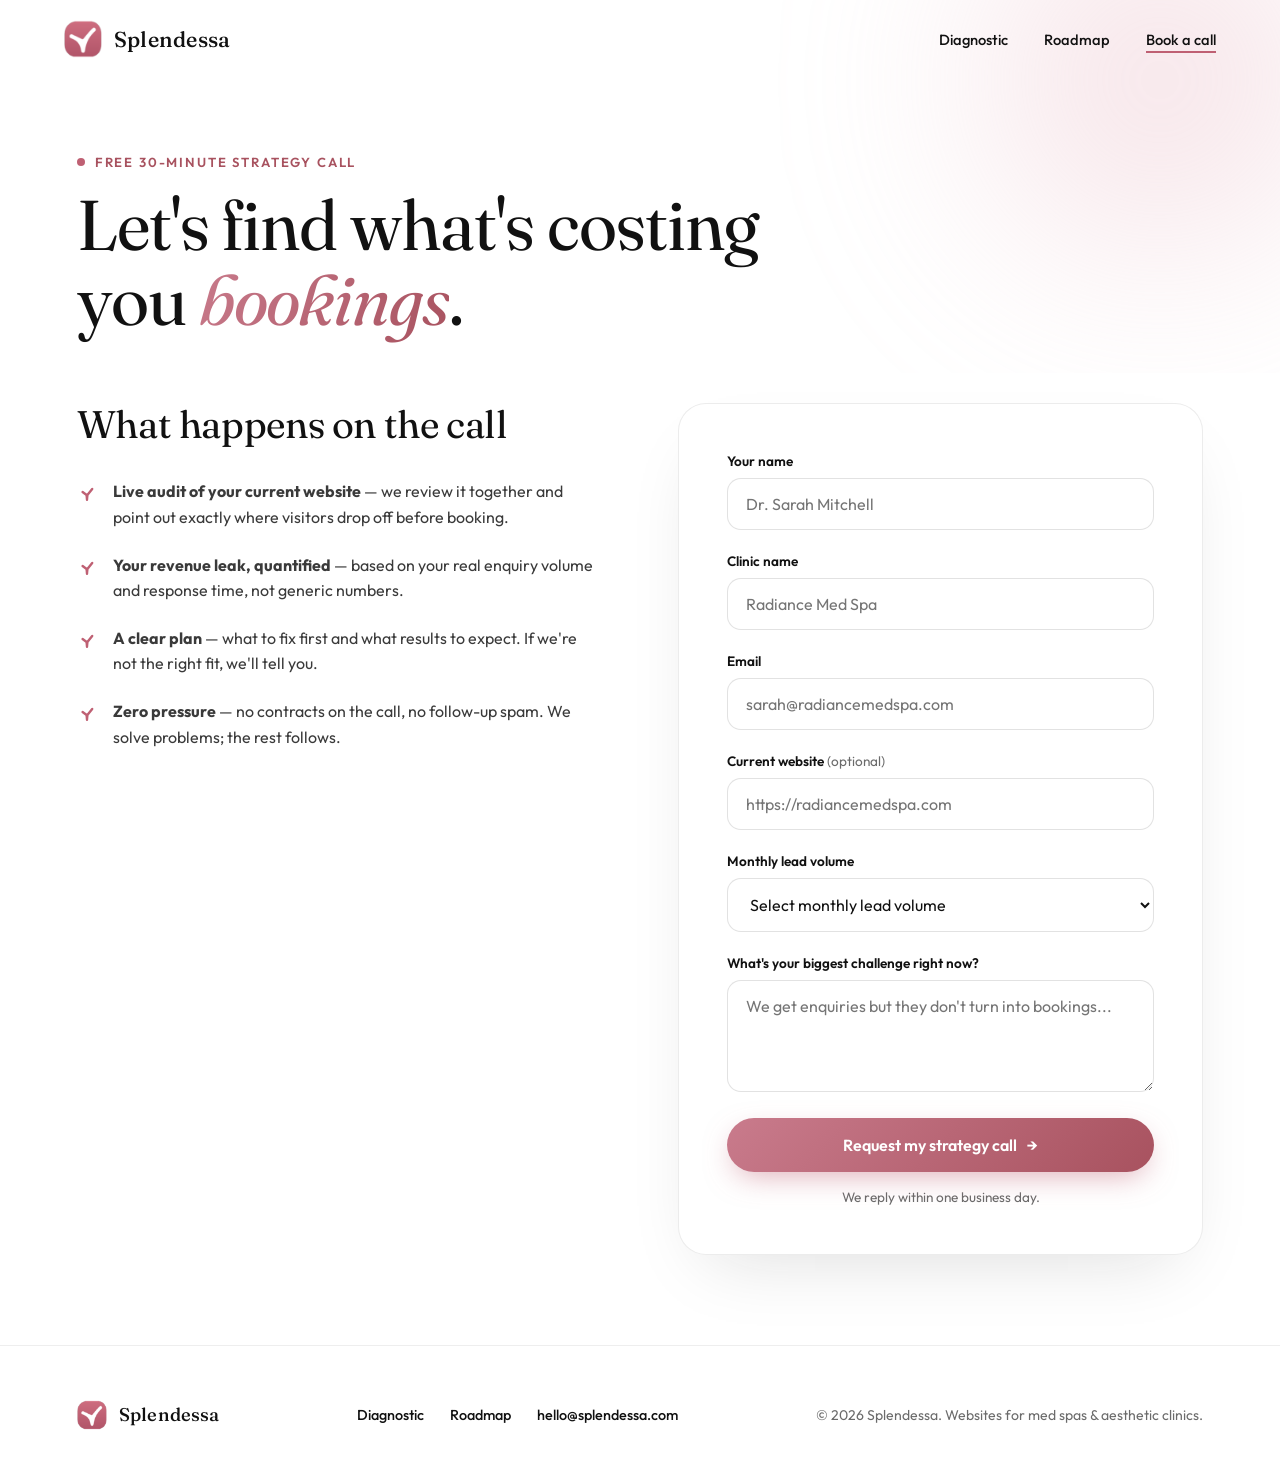
==== book.html @ 9bac245e "perf optimizations v22" ====
<!DOCTYPE html>
<html lang="en">
<head>
<meta charset="UTF-8">
<meta name="viewport" content="width=device-width, initial-scale=1.0">
<title>Book a Strategy Call — Splendessa</title>
<meta name="description" content="Book a free 30-minute strategy call with Splendessa. We'll audit your med spa's website and show you what's costing you bookings.">
<link rel="preconnect" href="https://fonts.googleapis.com">
<link rel="preconnect" href="https://fonts.gstatic.com" crossorigin>
<link rel="preload" as="style" href="https://fonts.googleapis.com/css2?family=Fraunces:ital,opsz,wght@0,9..144,300;0,9..144,400;0,9..144,500;1,9..144,300;1,9..144,400&family=Outfit:wght@300;400;500;600;700&display=swap" onload="this.onload=null;this.rel='stylesheet'"><noscript><link rel="stylesheet" href="https://fonts.googleapis.com/css2?family=Fraunces:ital,opsz,wght@0,9..144,300;0,9..144,400;0,9..144,500;1,9..144,300;1,9..144,400&family=Outfit:wght@300;400;500;600;700&display=swap"></noscript>
<link rel="icon" href="favicon.ico" sizes="any">
<link rel="icon" type="image/png" sizes="32x32" href="favicon-32.png">
<link rel="icon" type="image/png" sizes="16x16" href="favicon-16.png">
<link rel="apple-touch-icon" href="apple-touch-icon.png">
<link rel="stylesheet" href="styles.css">
</head>
<body>

<nav>
  <a href="index.html" class="nav-brand">
    <img class="logo-mark" src="logo.png" alt="Splendessa" width="38" height="38">
    <span>Splendessa</span>
  </a>
  <div class="nav-links">
    <a href="diagnostic.html">Diagnostic</a>
    <a href="roadmap.html">Roadmap</a>
    <a href="book.html" class="active">Book a call</a>
  </div>
</nav>
<main>

<header class="hero compact">
  <div class="orb orb-1"></div>
  <div style="position:relative;z-index:2;max-width:980px">
    <div class="hero-eyebrow"><span class="dot"></span> Free 30-minute strategy call</div>
    <h1 style="font-size:clamp(2.3rem,5.5vw,4.4rem)">Let's find what's costing you <em>bookings</em>.</h1>
  </div>
</header>

<section style="padding-top:30px">
  <div class="book-wrap">
    <div class="reveal">
      <h2 style="font-size:clamp(1.6rem,3vw,2.4rem)">What happens on the call</h2>
      <div class="book-points">
        <div class="bp">
          <svg width="20" height="20" viewBox="0 0 100 100"><path d="M28 45 L48 60 Q50 78 50 84 Q50 78 52 60 L76 30" fill="none" stroke="#BF6073" stroke-width="12" stroke-linecap="round" stroke-linejoin="round"/></svg>
          <span><strong>Live audit of your current website</strong> — we review it together and point out exactly where visitors drop off before booking.</span>
        </div>
        <div class="bp">
          <svg width="20" height="20" viewBox="0 0 100 100"><path d="M28 45 L48 60 Q50 78 50 84 Q50 78 52 60 L76 30" fill="none" stroke="#BF6073" stroke-width="12" stroke-linecap="round" stroke-linejoin="round"/></svg>
          <span><strong>Your revenue leak, quantified</strong> — based on your real enquiry volume and response time, not generic numbers.</span>
        </div>
        <div class="bp">
          <svg width="20" height="20" viewBox="0 0 100 100"><path d="M28 45 L48 60 Q50 78 50 84 Q50 78 52 60 L76 30" fill="none" stroke="#BF6073" stroke-width="12" stroke-linecap="round" stroke-linejoin="round"/></svg>
          <span><strong>A clear plan</strong> — what to fix first and what results to expect. If we're not the right fit, we'll tell you.</span>
        </div>
        <div class="bp">
          <svg width="20" height="20" viewBox="0 0 100 100"><path d="M28 45 L48 60 Q50 78 50 84 Q50 78 52 60 L76 30" fill="none" stroke="#BF6073" stroke-width="12" stroke-linecap="round" stroke-linejoin="round"/></svg>
          <span><strong>Zero pressure</strong> — no contracts on the call, no follow-up spam. We solve problems; the rest follows.</span>
        </div>
      </div>
      <div class="audit-card" style="margin-top:34px;margin-bottom:0" id="auditCard" hidden>
        <div class="al">Your quick audit result</div>
        <div class="av" id="auditVal">$0</div>
        <div class="an">Estimated annual revenue exposure — pre-filled in the form</div>
      </div>
    </div>

    <div class="reveal">
    <div class="book-form">
      <div class="field">
        <label for="fName">Your name</label>
        <input id="fName" type="text" placeholder="Dr. Sarah Mitchell" autocomplete="name">
      </div>
      <div class="field">
        <label for="fClinic">Clinic name</label>
        <input id="fClinic" type="text" placeholder="Radiance Med Spa" autocomplete="organization">
      </div>
      <div class="field">
        <label for="fEmail">Email</label>
        <input id="fEmail" type="email" placeholder="sarah@radiancemedspa.com" autocomplete="email">
      </div>
      <div class="field">
        <label for="fWebsite">Current website <span style="color:var(--grey);font-weight:400">(optional)</span></label>
        <input id="fWebsite" type="url" placeholder="https://radiancemedspa.com">
      </div>
      <div class="field">
        <label for="fVolume">Monthly lead volume</label>
        <select id="fVolume">
          <option value="" disabled selected>Select monthly lead volume</option>
          <option>Under 20 high-ticket enquiries / month</option>
          <option>20–50 enquiries / month</option>
          <option>50–100 enquiries / month</option>
          <option>100+ enquiries / month</option>
        </select>
      </div>
      <div class="field">
        <label for="fMessage">What's your biggest challenge right now?</label>
        <textarea id="fMessage" rows="4" placeholder="We get enquiries but they don't turn into bookings..."></textarea>
      </div>
      <button class="btn btn-primary" id="submitBtn">Request my strategy call <span class="arrow">→</span></button>
      <p class="form-note" id="formNote">We reply within one business day.</p>
    </div>
    </div>
  </div>
</section>

</main>
<footer>
  <a href="index.html" class="nav-brand">
    <img class="logo-mark" src="logo.png" alt="Splendessa" width="38" height="38">
    Splendessa
  </a>
  <div class="foot-links">
    <a href="diagnostic.html">Diagnostic</a>
    <a href="roadmap.html">Roadmap</a>
    <a href="mailto:hello@splendessa.com">hello@splendessa.com</a>
  </div>
  <p>© 2026 Splendessa. Websites for med spas &amp; aesthetic clinics.</p>
</footer>

<script src="app.js" defer></script>
<script>
/*
  HOOK IT UP: paste your Google Apps Script Web App URL below
  (same flow as your existing booking form → Google Sheets).
  Leave empty and the form falls back to opening an email draft.
*/
const SCRIPT_URL = '';

/* Pre-fill from quiz/diagnostic result */
try {
  const audit = JSON.parse(localStorage.getItem('splendessa_audit') || 'null');
  if (audit && audit.annual) {
    const money = '$' + audit.annual.toLocaleString('en-US');
    document.getElementById('auditCard').hidden = false;
    document.getElementById('auditVal').textContent = money;
    document.getElementById('fMessage').value =
      'Our estimated annual exposure is ' + money + '. We receive enquiries but lose too many to slow response...';
    const vol = document.getElementById('fVolume');
    if (audit.leads <= 20) vol.selectedIndex = 1;
    else if (audit.leads <= 50) vol.selectedIndex = 2;
    else if (audit.leads <= 100) vol.selectedIndex = 3;
    else vol.selectedIndex = 4;
  }
} catch(e){}

document.getElementById('submitBtn').addEventListener('click', async () => {
  const data = {
    name:    document.getElementById('fName').value.trim(),
    clinic:  document.getElementById('fClinic').value.trim(),
    email:   document.getElementById('fEmail').value.trim(),
    website: document.getElementById('fWebsite').value.trim(),
    volume:  document.getElementById('fVolume').value,
    message: document.getElementById('fMessage').value.trim(),
    page:    'book',
    date:    new Date().toISOString(),
  };
  const note = document.getElementById('formNote');
  if (!data.name || !data.email) {
    note.textContent = 'Please add your name and email so we can reach you.';
    note.style.color = 'var(--rose-deep)';
    return;
  }
  if (SCRIPT_URL) {
    note.textContent = 'Sending...'; note.style.color = 'var(--grey)';
    try {
      await fetch(SCRIPT_URL, { method: 'POST', mode: 'no-cors', body: JSON.stringify(data) });
      note.textContent = '✓ Request received — check your inbox shortly.';
      note.style.color = 'var(--rose-deep)';
      document.getElementById('submitBtn').textContent = 'Request sent';
    } catch (e) {
      note.textContent = 'Something went wrong — email us at hello@splendessa.com.';
      note.style.color = 'var(--rose-deep)';
    }
  } else {
    location.href = 'mailto:hello@splendessa.com'
      + '?subject=' + encodeURIComponent('Strategy call — ' + (data.clinic || data.name))
      + '&body=' + encodeURIComponent(
        'Name: ' + data.name + '\nClinic: ' + data.clinic + '\nEmail: ' + data.email
        + '\nWebsite: ' + data.website + '\nLead volume: ' + data.volume + '\n\n' + data.message);
  }
});
</script>
</body>
</html>
---- styles.css ----
/* SPLENDESSA BUILD v22 — perf: async fonts, small logo, main */
:root{
  --white:#FFFFFF;
  --rose:#BF6073;
  --rose-light:#C97B8C;
  --rose-deep:#A8525F;
  --rose-tint:#F9EEF1;
  --onyx:#111111;
  --grey:#6B6B6B;
  --display:'Fraunces',serif;
  --body:'Outfit',sans-serif;
}
*{margin:0;padding:0;box-sizing:border-box}
html{scroll-behavior:smooth}
body{
  font-family:var(--body);background:var(--white);color:var(--onyx);
  overflow-x:hidden;-webkit-font-smoothing:antialiased;
}
a{color:inherit;text-decoration:none}
img{max-width:100%}

/* ---------- Ambient orbs ---------- */
.orb{position:absolute;border-radius:50%;filter:blur(90px);pointer-events:none;z-index:0;opacity:.5;will-change:transform}
.orb-1{width:520px;height:520px;background:radial-gradient(circle,#E8B7C2,transparent 70%);top:-180px;right:-140px}
.orb-2{width:420px;height:420px;background:radial-gradient(circle,#F2D3DB,transparent 70%);bottom:-120px;left:-160px}

/* ---------- Nav ---------- */
nav{
  position:fixed;top:0;left:0;right:0;z-index:100;
  display:flex;align-items:center;justify-content:space-between;gap:16px;
  padding:20px clamp(20px,5vw,64px);
  transition:background .4s ease,box-shadow .4s ease,padding .4s ease;
}
nav.scrolled{
  background:rgba(255,255,255,.85);backdrop-filter:blur(18px);-webkit-backdrop-filter:blur(18px);
  box-shadow:0 1px 0 rgba(17,17,17,.06);padding:12px clamp(20px,5vw,64px);
}
.nav-brand{display:flex;align-items:center;gap:12px;font-family:var(--display);font-size:1.35rem;font-weight:500;letter-spacing:.01em;flex:none}
.nav-brand .logo-mark{width:38px;height:38px;transition:transform .4s cubic-bezier(.34,1.56,.64,1)}
img.logo-mark{object-fit:contain;display:block}
.nav-brand:hover .logo-mark{transform:rotate(-8deg) scale(1.06)}
.nav-links{display:flex;align-items:center;gap:clamp(18px,3vw,36px);font-size:.92rem;font-weight:500}
.nav-links a{position:relative;padding:4px 0;white-space:nowrap}
.nav-links a:not(.nav-cta)::after{
  content:'';position:absolute;left:0;bottom:0;height:1.5px;width:100%;
  background:var(--rose);transform:scaleX(0);transform-origin:right;
  transition:transform .35s cubic-bezier(.65,0,.35,1);
}
.nav-links a:not(.nav-cta):hover::after,
.nav-links a.active:not(.nav-cta)::after{transform:scaleX(1);transform-origin:left}
.nav-cta{
  background:var(--onyx);color:var(--white);padding:11px 26px;border-radius:100px;
  transition:background .3s ease;display:inline-block;white-space:nowrap;flex:none;
}
.nav-cta:hover{background:var(--rose)}

/* ---------- Buttons ---------- */
.btn{
  display:inline-flex;align-items:center;gap:10px;
  font-family:var(--body);font-weight:600;font-size:1rem;
  padding:17px 36px;border-radius:100px;border:none;cursor:pointer;
  position:relative;overflow:hidden;transition:transform .3s ease,box-shadow .3s ease;
  will-change:transform;white-space:nowrap;
}
.btn-primary{
  background:linear-gradient(135deg,var(--rose-light),var(--rose-deep));color:var(--white);
  box-shadow:0 10px 30px -8px rgba(191,96,115,.55);
}
.btn-primary::before{
  content:'';position:absolute;inset:0;
  background:linear-gradient(120deg,transparent 30%,rgba(255,255,255,.35) 50%,transparent 70%);
  transform:translateX(-120%);transition:transform .7s ease;
}
.btn-primary:hover::before{transform:translateX(120%)}
.btn-primary:hover{box-shadow:0 16px 40px -8px rgba(191,96,115,.7)}
.btn-dark{background:var(--onyx);color:var(--white);box-shadow:0 10px 30px -10px rgba(17,17,17,.45)}
.btn-dark:hover{background:#000}
.btn-ghost{background:transparent;color:var(--onyx);border:1.5px solid rgba(17,17,17,.18)}
.btn-ghost:hover{border-color:var(--rose);color:var(--rose)}
.btn-white{background:var(--white);color:var(--onyx);box-shadow:0 14px 36px -10px rgba(17,17,17,.35)}
.btn .arrow{transition:transform .3s ease}
.btn:hover .arrow{transform:translateX(5px)}

/* ---------- Hero ---------- */
.hero{
  position:relative;display:flex;flex-direction:column;justify-content:center;
  padding:120px clamp(20px,6vw,80px) 44px;overflow:hidden;
}
.hero.compact{padding:150px clamp(20px,6vw,80px) 36px}
.hero-eyebrow{
  display:inline-flex;align-items:center;gap:10px;
  font-size:.82rem;font-weight:600;letter-spacing:.14em;text-transform:uppercase;
  color:var(--rose-deep);margin-bottom:18px;
}
.hero-eyebrow .dot{width:8px;height:8px;border-radius:50%;background:var(--rose);animation:blink 2s ease infinite}
@keyframes blink{0%,100%{opacity:1;transform:scale(1)}50%{opacity:.4;transform:scale(.75)}}
h1{
  font-family:var(--display);font-weight:400;
  font-size:clamp(2.2rem,5.2vw,4.4rem);line-height:1.06;letter-spacing:-.015em;max-width:16ch;
}
h1 em{
  font-style:italic;font-weight:400;
  background:linear-gradient(120deg,var(--rose-light),var(--rose-deep));
  -webkit-background-clip:text;background-clip:text;color:transparent;
}
.hero-sub{
  max-width:48ch;font-size:clamp(1rem,1.3vw,1.15rem);
  color:var(--grey);line-height:1.6;margin:22px 0 30px;
}
.hero-actions{display:flex;gap:18px;flex-wrap:wrap}
.hero-stats{display:flex;gap:clamp(28px,5vw,64px);margin-top:42px;flex-wrap:wrap;opacity:0;animation:statsIn 1.2s cubic-bezier(.22,1,.36,1) .9s forwards}
@keyframes statsIn{from{opacity:0;transform:translateY(26px)}to{opacity:1;transform:translateY(0)}}
.stat .num{font-family:var(--display);font-size:clamp(1.8rem,3vw,2.6rem);font-weight:500}
.stat .num sup{font-size:.55em;color:var(--rose)}
.stat .label{font-size:.85rem;color:var(--grey);margin-top:4px}
.hero-check{
  position:absolute;right:clamp(-60px,4vw,120px);top:50%;
  width:clamp(280px,32vw,520px);opacity:.10;
  transform:translateY(-50%) rotate(8deg);pointer-events:none;z-index:0;
  animation:floaty 9s ease-in-out infinite;
}
@keyframes floaty{0%,100%{transform:translateY(-50%) rotate(8deg)}50%{transform:translateY(-56%) rotate(11deg)}}

/* ---------- Marquee ---------- */
.marquee{
  border-top:1px solid rgba(17,17,17,.08);border-bottom:1px solid rgba(17,17,17,.08);
  padding:26px 0;overflow:hidden;white-space:nowrap;background:var(--white);position:relative;z-index:2;
}
.marquee-track{display:inline-flex;animation:scroll 28s linear infinite}
.marquee:hover .marquee-track{animation-play-state:paused}
.marquee-item{
  display:inline-flex;align-items:center;gap:22px;padding:0 28px;
  font-family:var(--display);font-size:1.3rem;color:var(--onyx);
}
.marquee-item svg{width:16px;height:16px;flex:none}
@keyframes scroll{from{transform:translateX(0)}to{transform:translateX(-50%)}}

/* ---------- Sections ---------- */
section{position:relative;padding:clamp(50px,7vw,90px) clamp(20px,6vw,80px)}
.section-head{max-width:880px;margin-bottom:clamp(36px,4.5vw,56px)}
.section-head.centered{margin-left:auto;margin-right:auto;text-align:center}
.section-head.centered .eyebrow{justify-content:center}
.section-head.centered .eyebrow::before{display:none}
.eyebrow{
  font-size:.8rem;font-weight:600;letter-spacing:.16em;text-transform:uppercase;
  color:var(--rose-deep);display:flex;align-items:center;gap:12px;margin-bottom:20px;
}
.eyebrow::before{content:'';width:34px;height:1.5px;background:var(--rose)}
h2{font-family:var(--display);font-weight:400;font-size:clamp(2rem,4.4vw,3.6rem);line-height:1.1;letter-spacing:-.01em}
h2 em{font-style:italic;color:var(--rose)}
.section-sub{color:var(--grey);font-size:1.1rem;line-height:1.65;margin-top:20px;max-width:56ch}
.section-head.centered .section-sub{margin-left:auto;margin-right:auto}

/* reveal */
.reveal{opacity:0;transform:translateY(36px);transition:opacity .9s cubic-bezier(.22,1,.36,1),transform .9s cubic-bezier(.22,1,.36,1)}
.reveal.in{opacity:1;transform:translateY(0)}

/* ---------- Services ---------- */
.services-grid{display:grid;grid-template-columns:repeat(auto-fit,minmax(270px,1fr));gap:22px}
@media(min-width:1200px){.services-grid{grid-template-columns:repeat(4,1fr)}}
.service-card{
  background:var(--white);border:1px solid rgba(17,17,17,.08);border-radius:24px;padding:38px 32px;
  position:relative;overflow:hidden;
  transition:transform .45s cubic-bezier(.22,1,.36,1),box-shadow .45s ease,border-color .45s ease;
}
.service-card::after{
  content:'';position:absolute;inset:auto -40% -55% auto;width:240px;height:240px;
  background:radial-gradient(circle,rgba(191,96,115,.14),transparent 70%);
  border-radius:50%;transition:transform .6s ease;transform:scale(.6);opacity:0;
}
.service-card:hover{transform:translateY(-8px);box-shadow:0 24px 60px -18px rgba(17,17,17,.16);border-color:rgba(191,96,115,.35)}
.service-card:hover::after{transform:scale(1.2);opacity:1}
.service-icon{
  width:54px;height:54px;border-radius:16px;background:var(--rose-tint);
  display:flex;align-items:center;justify-content:center;margin-bottom:24px;
  transition:transform .45s cubic-bezier(.34,1.56,.64,1),background .3s;
}
.service-card:hover .service-icon{transform:rotate(-6deg) scale(1.1);background:linear-gradient(135deg,var(--rose-light),var(--rose-deep))}
.service-card:hover .service-icon svg path,
.service-card:hover .service-icon svg circle,
.service-card:hover .service-icon svg rect{stroke:var(--white)}
.service-card h3{font-family:var(--display);font-weight:500;font-size:1.4rem;margin-bottom:12px}
.service-card p{color:var(--grey);line-height:1.65;font-size:.98rem}

/* ---------- Quiz / calculator ---------- */
.quiz{background:linear-gradient(180deg,var(--white),var(--rose-tint))}
.quiz-card{
  max-width:980px;margin:0 auto;background:var(--white);border-radius:36px;
  padding:clamp(36px,5vw,64px);box-shadow:0 30px 80px -30px rgba(17,17,17,.18);
  border:1px solid rgba(17,17,17,.06);
}
.quiz-label{
  font-size:.78rem;font-weight:600;letter-spacing:.16em;text-transform:uppercase;
  color:var(--grey);margin:34px 0 18px;
}
.quiz-label:first-child{margin-top:0}
.pill-row{display:grid;grid-template-columns:repeat(auto-fit,minmax(150px,1fr));gap:14px}
.pill{
  border:1.5px solid rgba(17,17,17,.1);border-radius:20px;padding:22px 16px;text-align:center;
  cursor:pointer;background:var(--white);
  transition:transform .3s ease,background .3s ease,color .3s ease,border-color .3s,box-shadow .3s;
}
.pill:hover{transform:translateY(-3px);border-color:var(--rose)}
.pill.selected{background:var(--onyx);color:var(--white);border-color:var(--onyx);box-shadow:0 16px 36px -14px rgba(17,17,17,.5)}
.pill .big{font-weight:700;font-size:1.45rem;letter-spacing:.01em}
.pill .small{font-size:.82rem;color:var(--grey);margin-top:4px}
.pill.selected .small{color:rgba(255,255,255,.6)}
.quiz-result{
  margin-top:44px;padding-top:38px;border-top:1px solid rgba(17,17,17,.08);
  display:flex;flex-wrap:wrap;align-items:center;gap:clamp(24px,5vw,60px);
}
.quiz-result .lead-num{
  font-family:var(--display);font-size:clamp(3rem,7vw,5.2rem);font-weight:500;line-height:1;
  background:linear-gradient(120deg,var(--rose-light),var(--rose-deep));
  -webkit-background-clip:text;background-clip:text;color:transparent;
}
.quiz-result .lead-label{font-size:.8rem;letter-spacing:.14em;text-transform:uppercase;color:var(--grey);margin-bottom:10px;font-weight:600}
.quiz-result .lead-note{font-size:.9rem;color:var(--grey);margin-top:10px;max-width:34ch;line-height:1.5}
.quiz-result .cta-side{margin-left:auto}
@media(max-width:680px){.quiz-result .cta-side{margin-left:0}}

/* ---------- Process / Roadmap ---------- */
.process{background:var(--white);color:var(--onyx)}
.steps{display:grid;grid-template-columns:repeat(auto-fit,minmax(240px,1fr));margin-top:20px}
.step{padding:38px 30px;border-left:1px solid rgba(17,17,17,.1);position:relative;transition:background .4s ease}
.step:hover{background:var(--rose-tint)}
.step-num{
  font-family:var(--display);font-size:3.2rem;font-weight:300;font-style:italic;
  background:linear-gradient(135deg,var(--rose-light),var(--rose-deep));
  -webkit-background-clip:text;background-clip:text;color:transparent;display:block;margin-bottom:18px;
}
.step h3{font-family:var(--body);font-weight:600;font-size:1.12rem;margin-bottom:12px}
.step p{color:var(--grey);line-height:1.65;font-size:.95rem}
.step .bar{position:absolute;left:-1px;top:0;width:1px;height:0;background:var(--rose);transition:height .8s cubic-bezier(.22,1,.36,1)}
.step:hover .bar{height:100%}

/* roadmap page phases */
.phase{
  display:grid;grid-template-columns:120px 1fr;gap:clamp(20px,4vw,48px);
  padding:48px 0;border-top:1px solid rgba(17,17,17,.09);max-width:980px;margin:0 auto;
}
.phase:last-of-type{border-bottom:1px solid rgba(17,17,17,.09)}
.phase .ph-num{
  font-family:var(--display);font-style:italic;font-weight:300;font-size:clamp(2.4rem,5vw,3.6rem);
  background:linear-gradient(135deg,var(--rose-light),var(--rose-deep));
  -webkit-background-clip:text;background-clip:text;color:transparent;line-height:1;
}
.phase .ph-week{font-size:.78rem;letter-spacing:.12em;text-transform:uppercase;color:var(--grey);margin-top:10px;font-weight:600}
.phase h3{font-family:var(--display);font-weight:500;font-size:1.6rem;margin-bottom:14px}
.phase p{color:var(--grey);line-height:1.7;max-width:62ch}
.phase ul{margin-top:16px;list-style:none;display:flex;flex-direction:column;gap:10px}
.phase li{display:flex;gap:12px;align-items:flex-start;color:#3A3A3A;line-height:1.55}
.phase li svg{flex:none;margin-top:4px}
@media(max-width:640px){.phase{grid-template-columns:1fr;gap:12px}}

/* ---------- FAQ ---------- */
.faq-list{max-width:880px;margin:0 auto}
.faq-item{border-bottom:1px solid rgba(17,17,17,.1)}
.faq-item:first-child{border-top:1px solid rgba(17,17,17,.1)}
.faq-q{
  width:100%;background:none;border:none;cursor:pointer;text-align:left;
  font-family:var(--body);font-weight:600;font-size:clamp(1.05rem,1.6vw,1.3rem);color:var(--onyx);
  padding:30px 48px 30px 4px;position:relative;transition:color .3s;
}
.faq-q:hover{color:var(--rose-deep)}
.faq-q .chev{
  position:absolute;right:8px;top:50%;width:14px;height:14px;
  border-right:2px solid currentColor;border-bottom:2px solid currentColor;
  transform:translateY(-70%) rotate(45deg);transition:transform .35s ease;
}
.faq-item.open .faq-q .chev{transform:translateY(-30%) rotate(225deg)}
.faq-a{max-height:0;overflow:hidden;transition:max-height .5s cubic-bezier(.22,1,.36,1)}
.faq-a p{color:var(--grey);line-height:1.7;padding:0 4px 30px;max-width:68ch}

/* ---------- Diagnostic page ---------- */
.diag-wrap{display:grid;grid-template-columns:1fr 1fr;gap:clamp(36px,6vw,90px);max-width:1240px;margin:0 auto;align-items:start}
@media(max-width:900px){.diag-wrap{grid-template-columns:1fr}}
.diag-label{font-size:.78rem;font-weight:600;letter-spacing:.16em;text-transform:uppercase;color:var(--grey)}
.diag-row{padding:34px 0;border-bottom:1px solid rgba(17,17,17,.08)}
.diag-row .top{display:flex;justify-content:space-between;align-items:baseline;gap:16px;flex-wrap:wrap}
.diag-row .val{font-family:var(--display);font-weight:500;font-size:clamp(1.5rem,2.6vw,2.1rem)}
.diag-row .desc{color:var(--grey);font-size:.92rem;margin-top:10px;line-height:1.55}
input[type=range]{
  -webkit-appearance:none;appearance:none;width:100%;height:2px;margin:28px 0 8px;
  background:linear-gradient(to right,var(--rose) 0%,var(--rose) var(--fill,50%),rgba(17,17,17,.12) var(--fill,50%));
  border-radius:2px;outline:none;
}
input[type=range]::-webkit-slider-thumb{
  -webkit-appearance:none;width:26px;height:26px;border-radius:50%;
  background:var(--onyx);border:5px solid var(--white);
  box-shadow:0 0 0 1.5px var(--onyx),0 6px 14px rgba(17,17,17,.3);cursor:pointer;
  transition:transform .2s ease;
}
input[type=range]::-webkit-slider-thumb:hover{transform:scale(1.15)}
input[type=range]::-moz-range-thumb{
  width:16px;height:16px;border-radius:50%;background:var(--onyx);
  border:4px solid var(--white);box-shadow:0 0 0 1.5px var(--onyx);cursor:pointer;
}
.range-ends{display:flex;justify-content:space-between;font-size:.74rem;letter-spacing:.12em;text-transform:uppercase;color:#AFAFAF;font-weight:600}
.calc-basis{font-size:.85rem;color:#9A9A9A;line-height:1.65;margin-top:30px}
.diag-result{position:sticky;top:110px}
.big-money{
  font-family:var(--display);font-weight:500;line-height:.95;
  font-size:clamp(4rem,9vw,7.5rem);
  background:linear-gradient(120deg,var(--rose-light),var(--rose-deep));
  -webkit-background-clip:text;background-clip:text;color:transparent;
  margin:24px 0 14px;
}
.diag-result .sub{color:var(--grey);font-size:.95rem}
.mini-grid{display:grid;grid-template-columns:1fr 1fr;gap:0;margin-top:44px;border-top:1px solid rgba(17,17,17,.1)}
.mini{padding:26px 0;border-bottom:1px solid rgba(17,17,17,.1)}
.mini:nth-child(odd){padding-right:24px}
.mini:nth-child(even){padding-left:24px;border-left:1px solid rgba(17,17,17,.1)}
.mini .diag-label{margin-bottom:10px}
.mini .v{font-family:var(--display);font-weight:500;font-size:clamp(1.5rem,2.6vw,2.1rem)}
.diag-result .btn{margin-top:40px;width:100%;justify-content:center;border-radius:14px}

/* conversion windows */
.windows{display:flex;flex-direction:column;gap:18px;max-width:680px}
.window-card{
  border:1px solid rgba(17,17,17,.1);border-radius:18px;padding:30px 32px;
  display:flex;justify-content:space-between;align-items:center;gap:20px;
  transition:transform .35s ease,box-shadow .35s ease;
}
.window-card:hover{transform:translateY(-4px);box-shadow:0 18px 44px -18px rgba(17,17,17,.16)}
.window-card.hot{background:var(--onyx);color:var(--white);border-color:var(--onyx)}
.window-card .wl{font-size:.74rem;letter-spacing:.14em;text-transform:uppercase;color:var(--grey);font-weight:600;margin-bottom:8px}
.window-card.hot .wl{color:rgba(255,255,255,.5)}
.window-card .wt{font-family:var(--display);font-weight:500;font-size:1.7rem}
.window-card .wn{font-size:.88rem;color:var(--grey);margin-top:6px;line-height:1.5}
.window-card.hot .wn{color:rgba(255,255,255,.6)}
.window-card .wx{font-family:var(--display);font-weight:500;font-size:2.4rem;flex:none}
.window-card .wx sup{font-size:.5em;color:var(--rose)}
.diag-split{display:grid;grid-template-columns:1fr 1fr;gap:clamp(40px,6vw,90px);align-items:start;max-width:1240px;margin:0 auto}
@media(max-width:900px){.diag-split{grid-template-columns:1fr}}

/* ---------- Book page ---------- */
.book-wrap{display:grid;grid-template-columns:1fr 1fr;gap:clamp(40px,6vw,90px);max-width:1160px;margin:0 auto;align-items:start}
@media(max-width:900px){.book-wrap{grid-template-columns:1fr}}
.book-form{background:var(--white);border:1px solid rgba(17,17,17,.08);border-radius:28px;padding:clamp(30px,4vw,48px);box-shadow:0 30px 70px -30px rgba(17,17,17,.15)}
.field{margin-bottom:22px}
.field label{display:block;font-size:.85rem;font-weight:600;margin-bottom:8px}
.field input,.field textarea,.field select{
  width:100%;padding:15px 18px;border:1.5px solid rgba(17,17,17,.12);border-radius:14px;
  font-family:var(--body);font-size:1rem;color:var(--onyx);background:var(--white);
  transition:border-color .3s,box-shadow .3s;
}
.field input:focus,.field textarea:focus,.field select:focus{
  outline:none;border-color:var(--rose);box-shadow:0 0 0 4px rgba(191,96,115,.12);
}
.book-form .btn{width:100%;justify-content:center}
.book-points{display:flex;flex-direction:column;gap:22px;margin-top:34px}
.book-points .bp{display:flex;gap:16px;align-items:flex-start;color:#3A3A3A;line-height:1.6}
.book-points .bp svg{flex:none;margin-top:4px}
.form-note{font-size:.85rem;color:var(--grey);margin-top:16px;text-align:center}

/* ---------- Audit result card (book page) ---------- */
.audit-card{
  background:var(--white);border:1px solid rgba(17,17,17,.08);border-radius:24px;
  padding:32px 36px;margin-bottom:30px;box-shadow:0 20px 50px -24px rgba(17,17,17,.14);
}
.audit-card .al{font-size:.76rem;font-weight:600;letter-spacing:.16em;text-transform:uppercase;color:var(--grey)}
.audit-card .av{
  font-family:var(--display);font-weight:500;font-size:clamp(2.4rem,5vw,3.6rem);line-height:1.05;margin-top:10px;
  background:linear-gradient(120deg,var(--rose-light),var(--rose-deep));
  -webkit-background-clip:text;background-clip:text;color:transparent;
}
.audit-card .an{font-size:.88rem;color:var(--grey);margin-top:8px}

/* ---------- CTA ---------- */
.cta-final{padding-bottom:clamp(70px,8vw,110px)}
.cta-box{
  position:relative;border-radius:clamp(28px,4vw,48px);overflow:hidden;
  background:linear-gradient(135deg,var(--rose-light) 0%,var(--rose) 45%,var(--rose-deep) 100%);
  color:var(--white);text-align:center;
  padding:clamp(70px,9vw,120px) clamp(24px,6vw,80px);
}
.cta-box h2{color:var(--white);max-width:18ch;margin:0 auto}
.cta-box p{color:rgba(255,255,255,.85);font-size:1.12rem;margin:24px auto 40px;max-width:48ch;line-height:1.6}
.cta-check{position:absolute;width:420px;opacity:.12;pointer-events:none;right:-90px;bottom:-130px;transform:rotate(-12deg)}
.cta-check2{position:absolute;width:260px;opacity:.10;pointer-events:none;left:-60px;top:-70px;transform:rotate(14deg)}

/* ---------- Footer ---------- */
footer{
  padding:54px clamp(20px,6vw,80px);
  display:flex;align-items:center;justify-content:space-between;gap:24px;flex-wrap:wrap;
  border-top:1px solid rgba(17,17,17,.07);
}
footer .nav-brand{font-size:1.15rem}
footer .nav-brand .logo-mark{width:30px;height:30px}
footer p{color:var(--grey);font-size:.88rem}
footer .foot-links{display:flex;gap:26px;font-size:.9rem;font-weight:500}
footer .foot-links a{transition:color .3s}
footer .foot-links a:hover{color:var(--rose)}

@media (prefers-reduced-motion:reduce){
  *,*::before,*::after{animation-duration:.001s!important;transition-duration:.001s!important;animation-iteration-count:1!important}
  .reveal{opacity:1;transform:none}
  .hero-stats{opacity:1;animation:none}
}

/* ===== MOBILE OVERRIDES (kept last so they always win) ===== */
@media(max-width:760px){
  /* --- nav --- */
  .nav-brand span{display:none}
  .nav-links{gap:16px;font-size:.85rem}
  nav{padding:14px 18px}
  nav.scrolled{padding:10px 18px}

  /* --- hero: fit everything + marquee in first screen --- */
  .hero{padding:86px 20px 38px;justify-content:flex-start}
  .hero.compact{padding:96px 20px 8px;min-height:auto}
  .hero.compact h1{font-size:2.2rem!important;line-height:1.1}
  .hero.compact .hero-sub{margin-bottom:0}
  .hero-eyebrow{font-size:.74rem;margin-bottom:18px;letter-spacing:.1em}
  h1{font-size:2.55rem;line-height:1.08}
  .hero-sub{font-size:1.14rem;line-height:1.55;margin:22px 0 32px}
  .hero .btn{padding:18px 34px;font-size:1.1rem}
  .hero-stats{margin-top:42px;gap:0;justify-content:space-between;width:100%}
  .hero-stats .stat{flex:1;min-width:0}
  .stat .num{font-size:1.85rem}
  .stat .label{font-size:.8rem;margin-top:4px;line-height:1.35;padding-right:8px}
  .hero-check{display:none}
  .marquee{padding:24px 0;margin-top:0;margin-bottom:22px}
  .marquee-item{font-size:1.3rem;gap:18px;padding:0 22px}
  .marquee:hover .marquee-track{animation-play-state:running}

  /* --- services: 1 per row --- */
  .services-grid{grid-template-columns:1fr;gap:18px}
  .service-card{padding:32px 26px;border-radius:22px}
  .service-icon{width:54px;height:54px;border-radius:16px;margin-bottom:20px}
  .service-icon svg{width:26px;height:26px}
  .service-card h3{font-size:1.5rem;margin-bottom:12px}
  .service-card p{font-size:1.1rem;line-height:1.6}

  /* --- quiz: 2 pills per row, compact --- */
  .quiz-card{padding:24px 18px;border-radius:24px}
  .quiz-label{font-size:.68rem;margin:22px 0 12px}
  .pill-row{grid-template-columns:repeat(2,1fr);gap:10px}
  .pill{padding:18px 12px;border-radius:16px}
  .pill .big{font-size:1.45rem}
  .pill .small{font-size:.9rem;margin-top:4px}
  .quiz-result{margin-top:26px;padding-top:24px;gap:18px}
  .quiz-result .lead-num{font-size:3rem}
  .quiz-result .lead-note{font-size:.8rem}

  /* --- general section sizing (mobile) --- */
  section{padding:36px 20px}
  .section-head{margin-bottom:28px}
  h2{font-size:2.2rem}
  .section-sub{font-size:1.12rem;margin-top:14px}
  .eyebrow{font-size:.82rem}
  .steps .step{padding:28px 22px}
  .step h3{font-size:1.25rem}
  .step p{font-size:1.05rem}
  .faq-q{font-size:1.2rem;padding:24px 40px 24px 2px}
  .faq-a p{font-size:1.05rem}
}
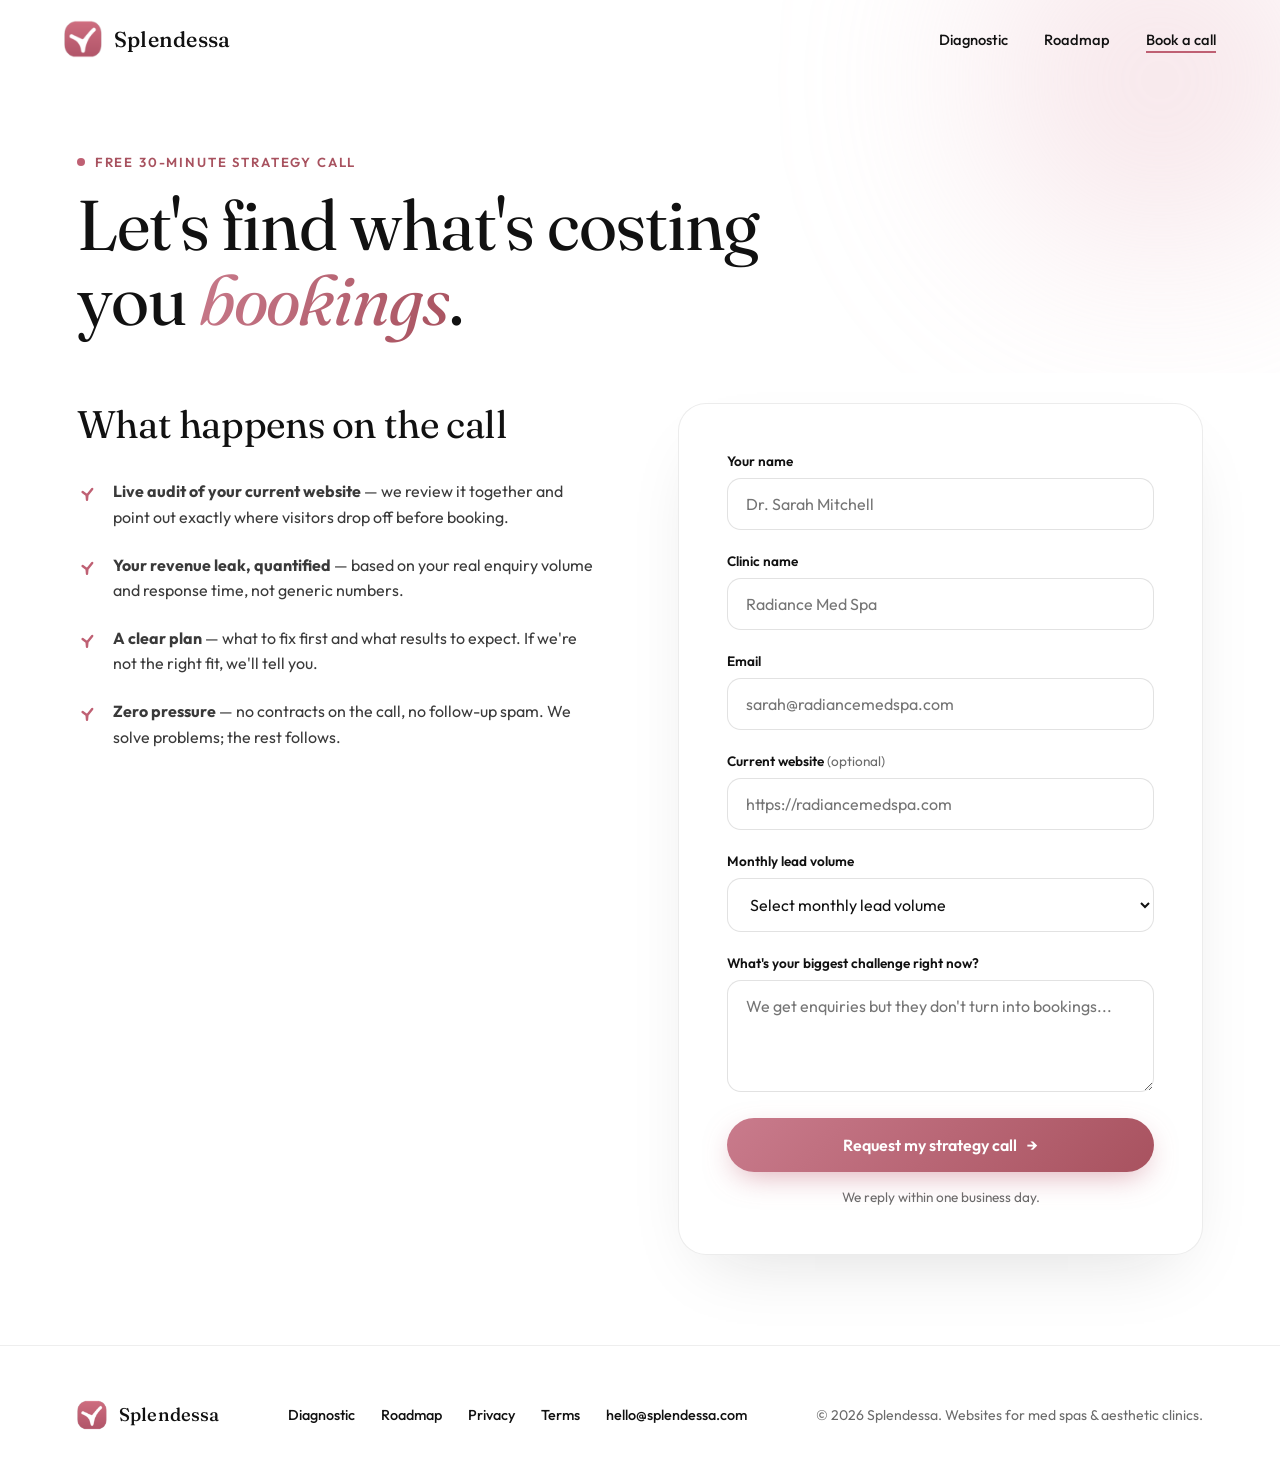
==== commit 28bc402c: "privacy, terms, 404, honeypot, og tags v27" ====
--- a/book.html
+++ b/book.html
@@ -5,6 +5,19 @@
 <meta name="viewport" content="width=device-width, initial-scale=1.0">
 <title>Book a Strategy Call — Splendessa</title>
 <meta name="description" content="Book a free 30-minute strategy call with Splendessa. We'll audit your med spa's website and show you what's costing you bookings.">
+<link rel="canonical" href="https://splendessa-tau.vercel.app/book">
+<meta property="og:type" content="website">
+<meta property="og:site_name" content="Splendessa">
+<meta property="og:title" content="Book a Strategy Call — Splendessa">
+<meta property="og:description" content="A free 30-minute audit of your med spa’s website. We’ll show you exactly what’s costing you bookings.">
+<meta property="og:url" content="https://splendessa-tau.vercel.app/book">
+<meta property="og:image" content="https://splendessa-tau.vercel.app/og-image.png">
+<meta property="og:image:width" content="1200">
+<meta property="og:image:height" content="630">
+<meta name="twitter:card" content="summary_large_image">
+<meta name="twitter:title" content="Book a Strategy Call — Splendessa">
+<meta name="twitter:description" content="A free 30-minute audit of your med spa’s website. We’ll show you exactly what’s costing you bookings.">
+<meta name="twitter:image" content="https://splendessa-tau.vercel.app/og-image.png">
 <link rel="preconnect" href="https://fonts.googleapis.com">
 <link rel="preconnect" href="https://fonts.gstatic.com" crossorigin>
 <link rel="preload" as="style" href="https://fonts.googleapis.com/css2?family=Fraunces:ital,opsz,wght@0,9..144,300;0,9..144,400;0,9..144,500;1,9..144,300;1,9..144,400&family=Outfit:wght@300;400;500;600;700&display=swap" onload="this.onload=null;this.rel='stylesheet'"><noscript><link rel="stylesheet" href="https://fonts.googleapis.com/css2?family=Fraunces:ital,opsz,wght@0,9..144,300;0,9..144,400;0,9..144,500;1,9..144,300;1,9..144,400&family=Outfit:wght@300;400;500;600;700&display=swap"></noscript>
@@ -98,6 +111,10 @@
         <label for="fMessage">What's your biggest challenge right now?</label>
         <textarea id="fMessage" rows="4" placeholder="We get enquiries but they don't turn into bookings..."></textarea>
       </div>
+      <div class="hp-field" aria-hidden="true">
+        <label for="fCompany">Company</label>
+        <input id="fCompany" type="text" tabindex="-1" autocomplete="off">
+      </div>
       <button class="btn btn-primary" id="submitBtn">Request my strategy call <span class="arrow">→</span></button>
       <p class="form-note" id="formNote">We reply within one business day.</p>
     </div>
@@ -114,6 +131,8 @@
   <div class="foot-links">
     <a href="diagnostic.html">Diagnostic</a>
     <a href="roadmap.html">Roadmap</a>
+    <a href="privacy.html">Privacy</a>
+    <a href="terms.html">Terms</a>
     <a href="mailto:hello@splendessa.com">hello@splendessa.com</a>
   </div>
   <p>© 2026 Splendessa. Websites for med spas &amp; aesthetic clinics.</p>
@@ -126,7 +145,7 @@
   (same flow as your existing booking form → Google Sheets).
   Leave empty and the form falls back to opening an email draft.
 */
-const SCRIPT_URL = '';
+const SCRIPT_URL = 'https://script.google.com/macros/s/AKfycbwCDXAzxYqliOYFTjDsOKYHIiMoOdOTReKp-JnlWh_tqYJD5ytoomS1L-fZbwoguqFRJg/exec';
 
 /* Pre-fill from quiz/diagnostic result */
 try {
@@ -146,6 +165,7 @@
 } catch(e){}
 
 document.getElementById('submitBtn').addEventListener('click', async () => {
+  const btn = document.getElementById('submitBtn');
   const data = {
     name:    document.getElementById('fName').value.trim(),
     clinic:  document.getElementById('fClinic').value.trim(),
@@ -157,19 +177,32 @@
     date:    new Date().toISOString(),
   };
   const note = document.getElementById('formNote');
+  /* Honeypot: humans never see this field; if it's filled, it's a bot.
+     Pretend success so the bot moves on, but send nothing. */
+  const hp = document.getElementById('fCompany');
+  if (hp && hp.value) {
+    note.textContent = '\u2713 Request received \u2014 we\u2019ll be in touch within one business day.';
+    note.style.color = 'var(--rose-deep)';
+    btn.textContent = 'Request sent \u2713';
+    btn.disabled = true;
+    return;
+  }
   if (!data.name || !data.email) {
     note.textContent = 'Please add your name and email so we can reach you.';
     note.style.color = 'var(--rose-deep)';
     return;
   }
   if (SCRIPT_URL) {
+    btn.disabled = true;
     note.textContent = 'Sending...'; note.style.color = 'var(--grey)';
     try {
       await fetch(SCRIPT_URL, { method: 'POST', mode: 'no-cors', body: JSON.stringify(data) });
-      note.textContent = '✓ Request received — check your inbox shortly.';
+      note.textContent = '✓ Request received — we\u2019ll be in touch within one business day.';
       note.style.color = 'var(--rose-deep)';
-      document.getElementById('submitBtn').textContent = 'Request sent';
+      btn.textContent = 'Request sent ✓';
+      ['fName','fClinic','fEmail','fWebsite','fMessage'].forEach(id => document.getElementById(id).value = '');
     } catch (e) {
+      btn.disabled = false;
       note.textContent = 'Something went wrong — email us at hello@splendessa.com.';
       note.style.color = 'var(--rose-deep)';
     }
--- a/styles.css
+++ b/styles.css
@@ -1,4 +1,22 @@
-/* SPLENDESSA BUILD v22 — perf: async fonts, small logo, main */
+/* SPLENDESSA BUILD v27 — privacy, terms, 404, honeypot, og */
+/* Metric-matched fallbacks: occupy identical space to the web fonts so
+   there is no layout shift when Fraunces/Outfit swap in. */
+@font-face{
+  font-family:'Fraunces Fallback';
+  src:local('Georgia');
+  size-adjust:98.49%;
+  ascent-override:99.30%;
+  descent-override:25.89%;
+  line-gap-override:0%;
+}
+@font-face{
+  font-family:'Outfit Fallback';
+  src:local('Arial');
+  size-adjust:85.41%;
+  ascent-override:117.08%;
+  descent-override:30.44%;
+  line-gap-override:0%;
+}
 :root{
   --white:#FFFFFF;
   --rose:#BF6073;
@@ -7,8 +25,8 @@
   --rose-tint:#F9EEF1;
   --onyx:#111111;
   --grey:#6B6B6B;
-  --display:'Fraunces',serif;
-  --body:'Outfit',sans-serif;
+  --display:'Fraunces','Fraunces Fallback',Georgia,serif;
+  --body:'Outfit','Outfit Fallback',Arial,sans-serif;
 }
 *{margin:0;padding:0;box-sizing:border-box}
 html{scroll-behavior:smooth}
@@ -456,3 +474,17 @@
   .faq-q{font-size:1.2rem;padding:24px 40px 24px 2px}
   .faq-a p{font-size:1.05rem}
 }
+
+/* ---- Legal pages (privacy / terms) ---- */
+.legal{max-width:820px;margin:0 auto;padding:26px clamp(20px,6vw,80px) 90px}
+.legal-updated{font-size:.85rem;color:var(--grey);letter-spacing:.4px;text-transform:uppercase;margin-bottom:34px}
+.legal h2{font-family:var(--display);font-weight:400;font-size:1.65rem;margin:44px 0 14px;color:var(--onyx)}
+.legal h3{font-family:var(--body);font-weight:600;font-size:1.02rem;margin:26px 0 8px;color:var(--onyx)}
+.legal p,.legal li{font-size:1rem;line-height:1.75;color:#3d3d3d}
+.legal ul{padding-left:22px;margin:12px 0}
+.legal li{margin-bottom:10px}
+.legal a{color:var(--rose-deep);text-decoration:underline;text-underline-offset:3px}
+.legal a:hover{color:var(--rose)}
+
+/* ---- Honeypot (invisible to humans, catches bots) ---- */
+.hp-field{position:absolute!important;left:-9999px!important;top:-9999px!important;height:0!important;width:0!important;overflow:hidden!important;opacity:0!important;pointer-events:none!important}
